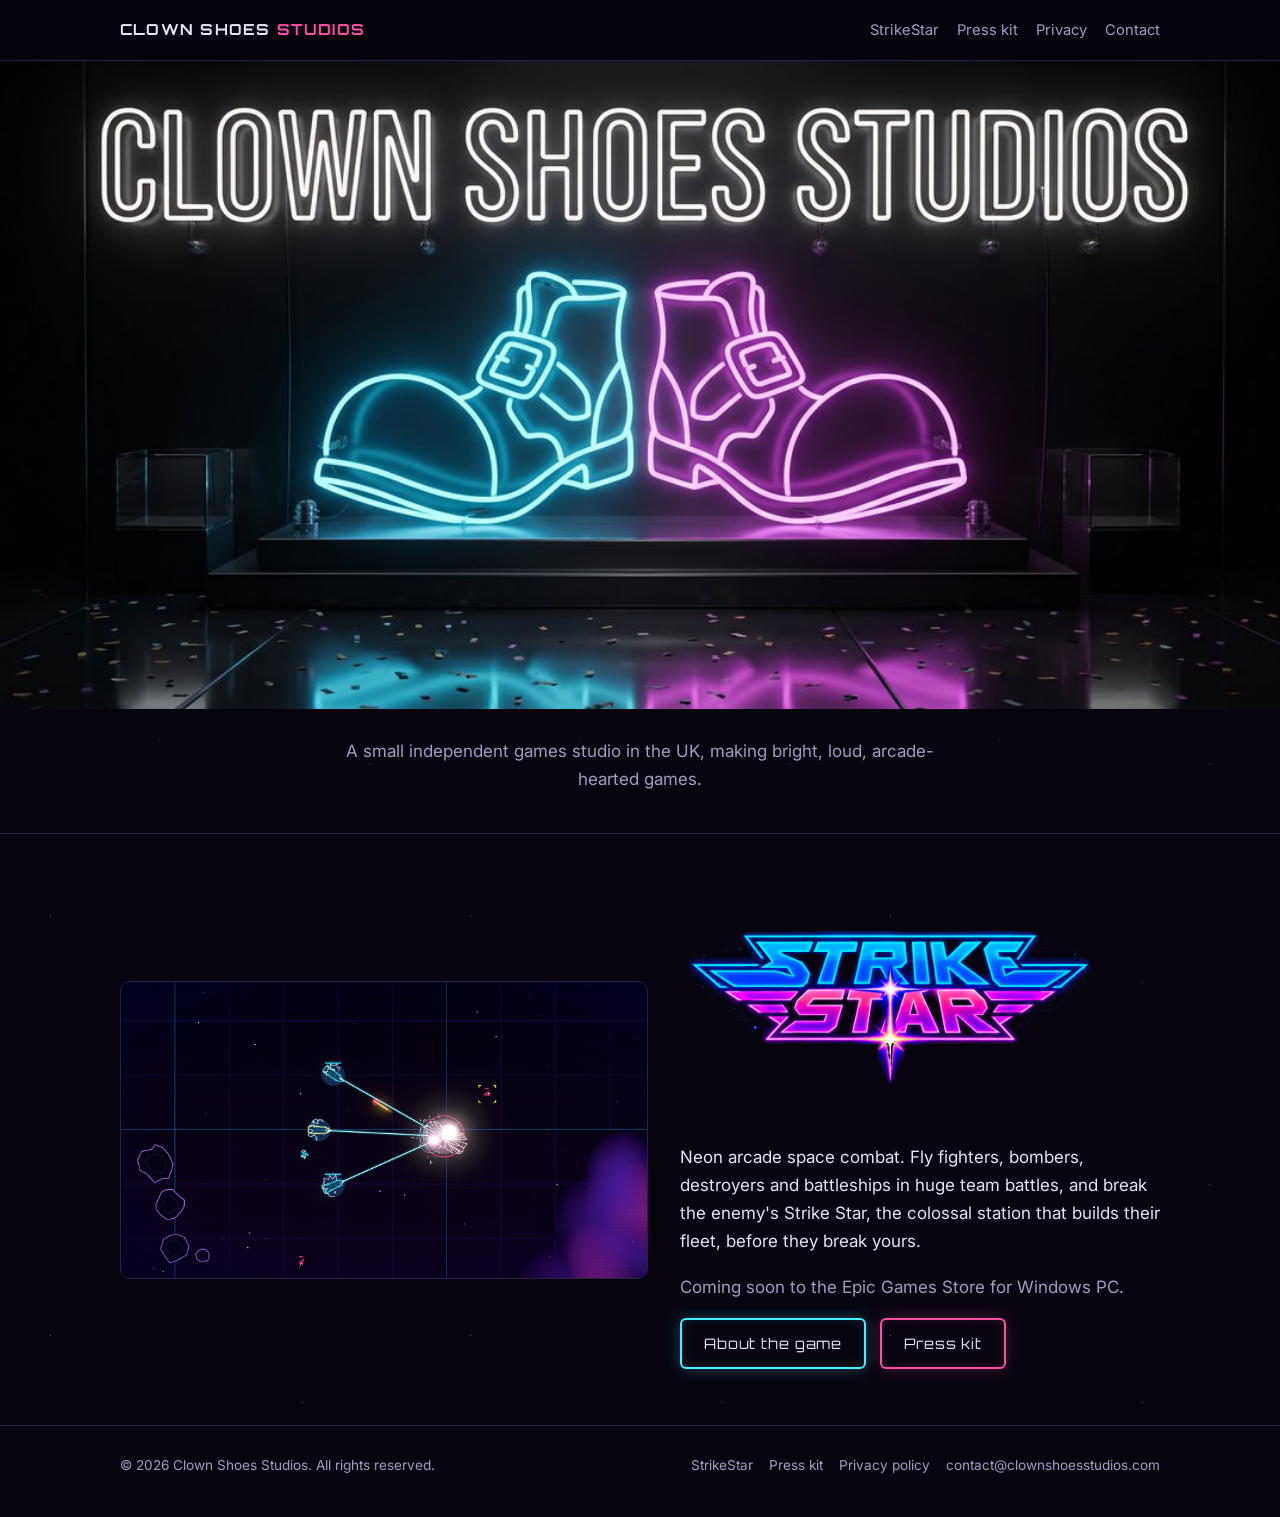
==== index.html @ d9a31a94 "Clown Shoes Studios site: home, StrikeStar, press kit, privacy policy Co-Authored-By: Claude Opus 5." ====
<!doctype html>
<html lang="en-GB">
<head>
<meta charset="utf-8">
<meta name="viewport" content="width=device-width, initial-scale=1">
<title>Clown Shoes Studios</title>
<meta name="description" content="Clown Shoes Studios is a small independent games studio in the UK, making StrikeStar: neon arcade space combat for Windows PC.">
<meta property="og:title" content="Clown Shoes Studios">
<meta property="og:description" content="Independent games studio in the UK. Makers of StrikeStar.">
<meta property="og:image" content="https://clownshoesstudios.com/img/og.jpg">
<meta property="og:url" content="https://clownshoesstudios.com/">
<meta name="twitter:card" content="summary_large_image">
<link rel="icon" href="img/favicon.png">
<link rel="apple-touch-icon" href="img/icon-180.png">
<link rel="preconnect" href="https://fonts.googleapis.com">
<link rel="preconnect" href="https://fonts.gstatic.com" crossorigin>
<link href="https://fonts.googleapis.com/css2?family=Inter:wght@400;600&family=Orbitron:wght@600;700&display=swap" rel="stylesheet">
<link rel="stylesheet" href="style.css">
</head>
<body>
<header class="site-head">
  <div class="wrap">
    <a class="brand" href="./">CLOWN SHOES <span>STUDIOS</span></a>
    <nav class="nav">
      <a href="strikestar">StrikeStar</a>
      <a href="press">Press kit</a>
      <a href="privacy">Privacy</a>
      <a href="mailto:contact@clownshoesstudios.com">Contact</a>
    </nav>
  </div>
</header>

<main>
  <section class="hero">
    <img class="full" src="img/studio.jpg" alt="Clown Shoes Studios: a neon sign of the studio name above two glowing clown shoes, one cyan and one pink">
    <div class="caption">
      <p>A small independent games studio in the UK, making bright, loud, arcade-hearted games.</p>
    </div>
  </section>

  <section>
    <div class="wrap split">
      <a href="strikestar"><img src="img/shots/battleship-down.jpg" alt="StrikeStar gameplay: three destroyers' beams converge on an exploding battleship" style="border-radius:10px;border:1px solid var(--line)"></a>
      <div>
        <img src="img/logo.png" alt="StrikeStar" style="width:min(420px,100%);margin-bottom:12px">
        <p>Neon arcade space combat. Fly fighters, bombers, destroyers and battleships in huge team battles, and break the enemy's Strike Star, the colossal station that builds their fleet, before they break yours.</p>
        <p class="muted">Coming soon to the Epic Games Store for Windows PC.</p>
        <div class="buttons" style="justify-content:flex-start">
          <a class="btn" href="strikestar">About the game</a>
          <a class="btn pink" href="press">Press kit</a>
        </div>
      </div>
    </div>
  </section>
</main>

<footer class="site-foot">
  <div class="wrap">
    <span>&copy; 2026 Clown Shoes Studios. All rights reserved.</span>
    <nav>
      <a href="strikestar">StrikeStar</a>
      <a href="press">Press kit</a>
      <a href="privacy">Privacy policy</a>
      <a href="mailto:contact@clownshoesstudios.com">contact@clownshoesstudios.com</a>
    </nav>
  </div>
</footer>
</body>
</html>
---- style.css ----
:root {
  --bg: #07040f;
  --panel: #110a20;
  --line: #2a1d47;
  --text: #e6e3f2;
  --muted: #a49cc0;
  --cyan: #3ff2ff;
  --pink: #ff4fa0;
  --gold: #ffd84d;
  --max: 1080px;
}

* { box-sizing: border-box; }

html { scroll-behavior: smooth; }

body {
  margin: 0;
  background: var(--bg);
  background-image:
    radial-gradient(1px 1px at 12% 18%, #ffffff55 50%, transparent 51%),
    radial-gradient(1px 1px at 72% 34%, #ffffff44 50%, transparent 51%),
    radial-gradient(1px 1px at 38% 76%, #ffffff33 50%, transparent 51%),
    radial-gradient(1px 1px at 88% 82%, #ffffff44 50%, transparent 51%);
  background-size: 420px 420px;
  color: var(--text);
  font: 17px/1.65 "Inter", system-ui, -apple-system, "Segoe UI", sans-serif;
}

a { color: var(--cyan); text-decoration: none; }
a:hover { text-decoration: underline; }

img { max-width: 100%; display: block; }

h1, h2, h3 {
  font-family: "Orbitron", "Inter", sans-serif;
  letter-spacing: 0.04em;
  line-height: 1.25;
  margin: 0 0 0.6em;
}
h1 { font-size: clamp(1.8rem, 4vw, 2.6rem); }
h2 { font-size: clamp(1.3rem, 3vw, 1.7rem); color: var(--cyan); text-shadow: 0 0 14px #3ff2ff66; }
h3 { font-size: 1.05rem; color: var(--pink); }

.wrap { max-width: var(--max); margin: 0 auto; padding: 0 20px; }

/* header */
.site-head {
  position: sticky; top: 0; z-index: 10;
  background: #07040fe6;
  backdrop-filter: blur(6px);
  border-bottom: 1px solid var(--line);
}
.site-head .wrap { display: flex; align-items: center; justify-content: space-between; gap: 16px; min-height: 60px; flex-wrap: wrap; }
.brand { font-family: "Orbitron", sans-serif; font-weight: 700; color: var(--text); letter-spacing: 0.08em; font-size: 0.95rem; }
.brand span { color: var(--pink); }
.nav { display: flex; gap: 18px; flex-wrap: wrap; font-size: 0.92rem; }
.nav a { color: var(--muted); }
.nav a:hover, .nav a[aria-current="page"] { color: var(--cyan); text-decoration: none; }

/* sections */
section { padding: 56px 0; }
section + section { border-top: 1px solid var(--line); }

.hero { padding: 0; position: relative; }
.hero img.full { width: 100%; max-height: 72vh; object-fit: cover; }
.hero .caption { text-align: center; padding: 28px 20px 40px; }
.hero .caption p { color: var(--muted); max-width: 640px; margin: 0 auto; }

.game-hero {
  background: linear-gradient(#07040f99, #07040f), url("img/hero-bg.jpg") center/cover no-repeat;
  padding: 64px 0 56px;
  text-align: center;
}
.game-hero img.logo { width: min(640px, 92%); margin: 0 auto 20px; }
.game-hero p.lead { max-width: 720px; margin: 0 auto 28px; font-size: 1.12rem; }

.btn {
  display: inline-block;
  padding: 12px 22px;
  border: 2px solid var(--cyan);
  border-radius: 6px;
  color: var(--text);
  font-family: "Orbitron", sans-serif;
  font-size: 0.9rem;
  letter-spacing: 0.06em;
  box-shadow: 0 0 16px #3ff2ff44, inset 0 0 12px #3ff2ff22;
}
.btn:hover { background: #3ff2ff22; text-decoration: none; }
.btn.pink { border-color: var(--pink); box-shadow: 0 0 16px #ff4fa044, inset 0 0 12px #ff4fa022; }
.btn.pink:hover { background: #ff4fa022; }
.btn small { display: block; font-family: "Inter", sans-serif; font-size: 0.72rem; color: var(--muted); letter-spacing: 0; }
.buttons { display: flex; gap: 14px; justify-content: center; flex-wrap: wrap; }

.card {
  background: var(--panel);
  border: 1px solid var(--line);
  border-radius: 10px;
  padding: 24px;
}

.split { display: grid; grid-template-columns: 1.1fr 1fr; gap: 32px; align-items: center; }
@media (max-width: 760px) { .split { grid-template-columns: 1fr; } }

.grid3 { display: grid; grid-template-columns: repeat(3, 1fr); gap: 18px; }
@media (max-width: 860px) { .grid3 { grid-template-columns: 1fr 1fr; } }
@media (max-width: 560px) { .grid3 { grid-template-columns: 1fr; } }

.shots { display: grid; grid-template-columns: repeat(auto-fill, minmax(300px, 1fr)); gap: 14px; }
.shots a { border: 1px solid var(--line); border-radius: 8px; overflow: hidden; }
.shots a:hover { border-color: var(--cyan); }
.shots figcaption { font-size: 0.85rem; color: var(--muted); padding: 8px 10px; background: var(--panel); }
figure { margin: 0; }

ul.ticks { list-style: none; padding: 0; margin: 0; }
ul.ticks li { padding-left: 1.4em; position: relative; margin: 0.35em 0; }
ul.ticks li::before { content: "\25B8"; position: absolute; left: 0; color: var(--pink); }

table { width: 100%; border-collapse: collapse; font-size: 0.95rem; }
th, td { text-align: left; padding: 10px 12px; border-bottom: 1px solid var(--line); vertical-align: top; }
th { color: var(--gold); font-weight: 600; width: 34%; }
.table-scroll { overflow-x: auto; }

.prose { max-width: 760px; }
.prose h2 { margin-top: 1.6em; }
.muted { color: var(--muted); }

.downloads { display: grid; grid-template-columns: repeat(auto-fill, minmax(220px, 1fr)); gap: 14px; }
.downloads a { display: block; background: var(--panel); border: 1px solid var(--line); border-radius: 8px; padding: 10px; color: var(--text); font-size: 0.9rem; }
.downloads a:hover { border-color: var(--cyan); text-decoration: none; }
.downloads img { aspect-ratio: 16 / 9; object-fit: contain; background: #000; border-radius: 4px; margin-bottom: 8px; }

/* footer */
.site-foot { border-top: 1px solid var(--line); padding: 28px 0 40px; font-size: 0.85rem; color: var(--muted); }
.site-foot .wrap { display: flex; justify-content: space-between; gap: 16px; flex-wrap: wrap; }
.site-foot nav { display: flex; gap: 16px; flex-wrap: wrap; }
.site-foot a { color: var(--muted); }
.site-foot a:hover { color: var(--cyan); }

/* keep grid columns and tables inside narrow screens */
.split > *, .grid3 > * { min-width: 0; }
td { overflow-wrap: anywhere; }
@media (max-width: 560px) {
  table { table-layout: fixed; }
  th, td { padding: 8px; }
}
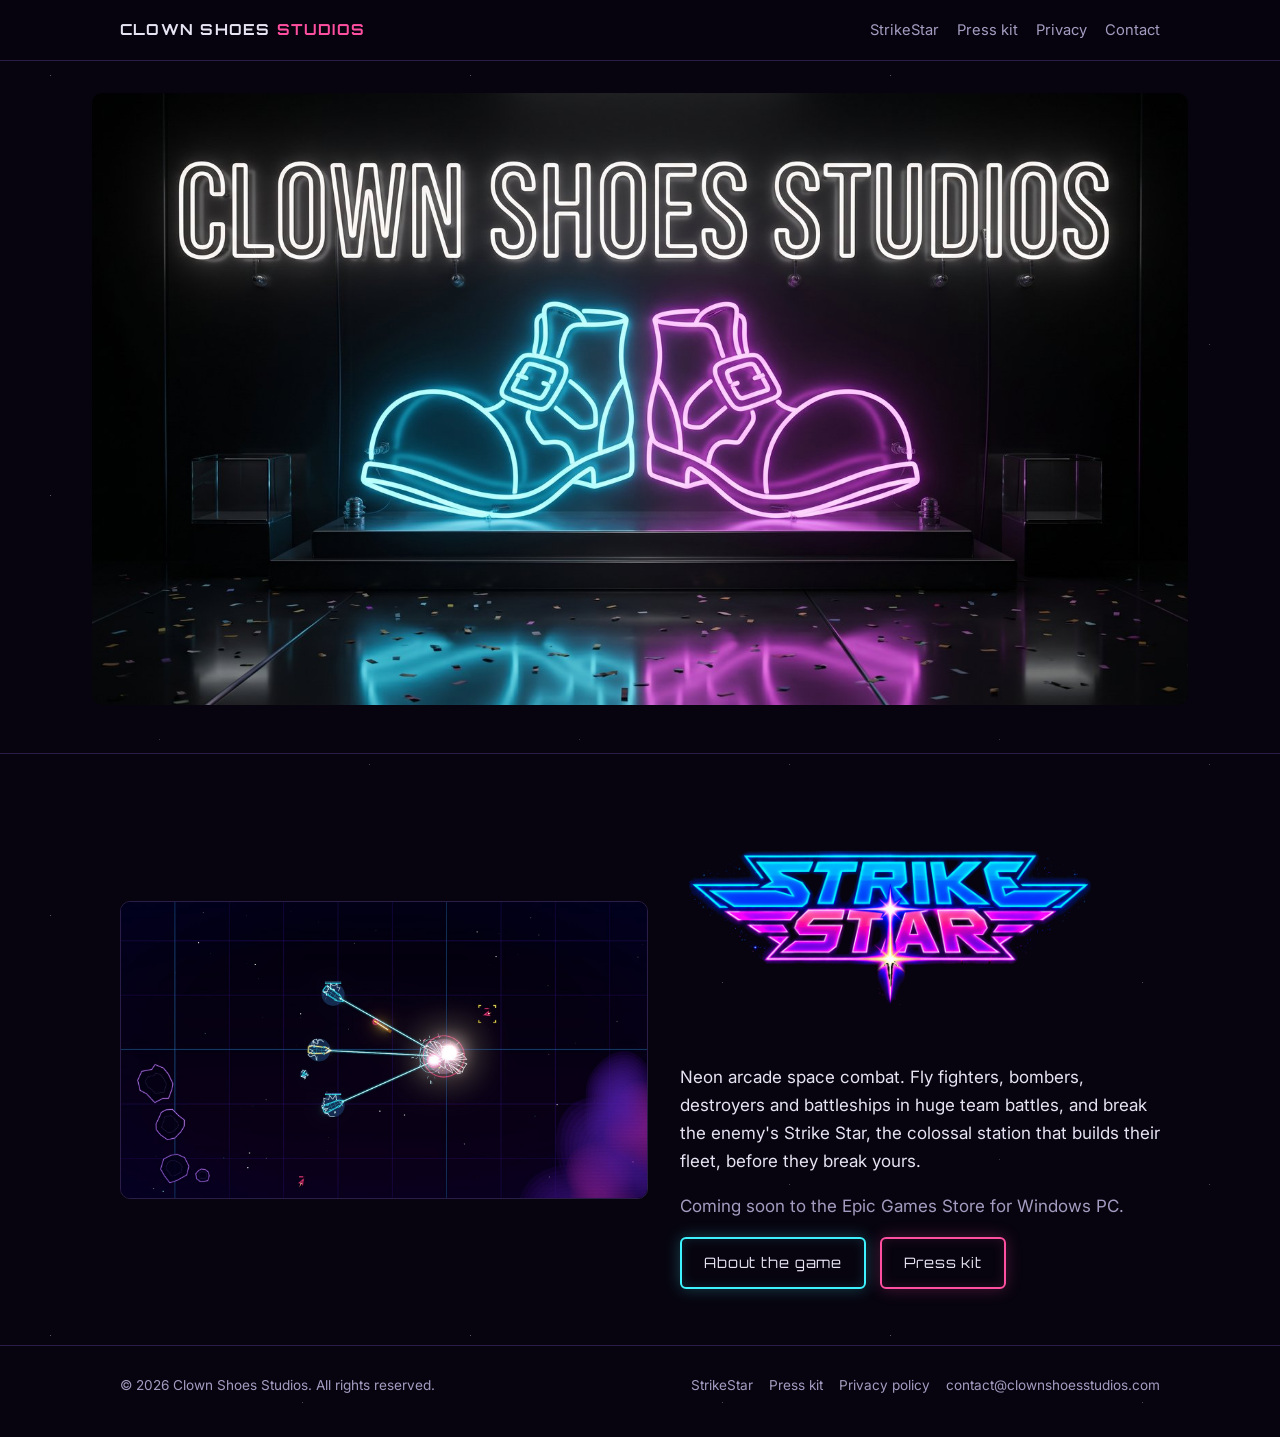
==== commit 76d8ad95: "Home: show the whole studio sign at a sensible size; drop the tagline Co-Authored-By: Claude Opus 5." ====
--- a/index.html
+++ b/index.html
@@ -33,9 +33,6 @@
 <main>
   <section class="hero">
     <img class="full" src="img/studio.jpg" alt="Clown Shoes Studios: a neon sign of the studio name above two glowing clown shoes, one cyan and one pink">
-    <div class="caption">
-      <p>A small independent games studio in the UK, making bright, loud, arcade-hearted games.</p>
-    </div>
   </section>
 
   <section>
--- a/style.css
+++ b/style.css
@@ -62,10 +62,9 @@
 section { padding: 56px 0; }
 section + section { border-top: 1px solid var(--line); }
 
-.hero { padding: 0; position: relative; }
-.hero img.full { width: 100%; max-height: 72vh; object-fit: cover; }
-.hero .caption { text-align: center; padding: 28px 20px 40px; }
-.hero .caption p { color: var(--muted); max-width: 640px; margin: 0 auto; }
+.hero { padding: 32px 20px 48px; }
+/* show the whole studio sign, never cropped: as wide as fits, capped so it never dominates a big screen */
+.hero img.full { width: auto; max-width: min(1100px, 100%); max-height: 68vh; margin: 0 auto; border-radius: 10px; }
 
 .game-hero {
   background: linear-gradient(#07040f99, #07040f), url("img/hero-bg.jpg") center/cover no-repeat;
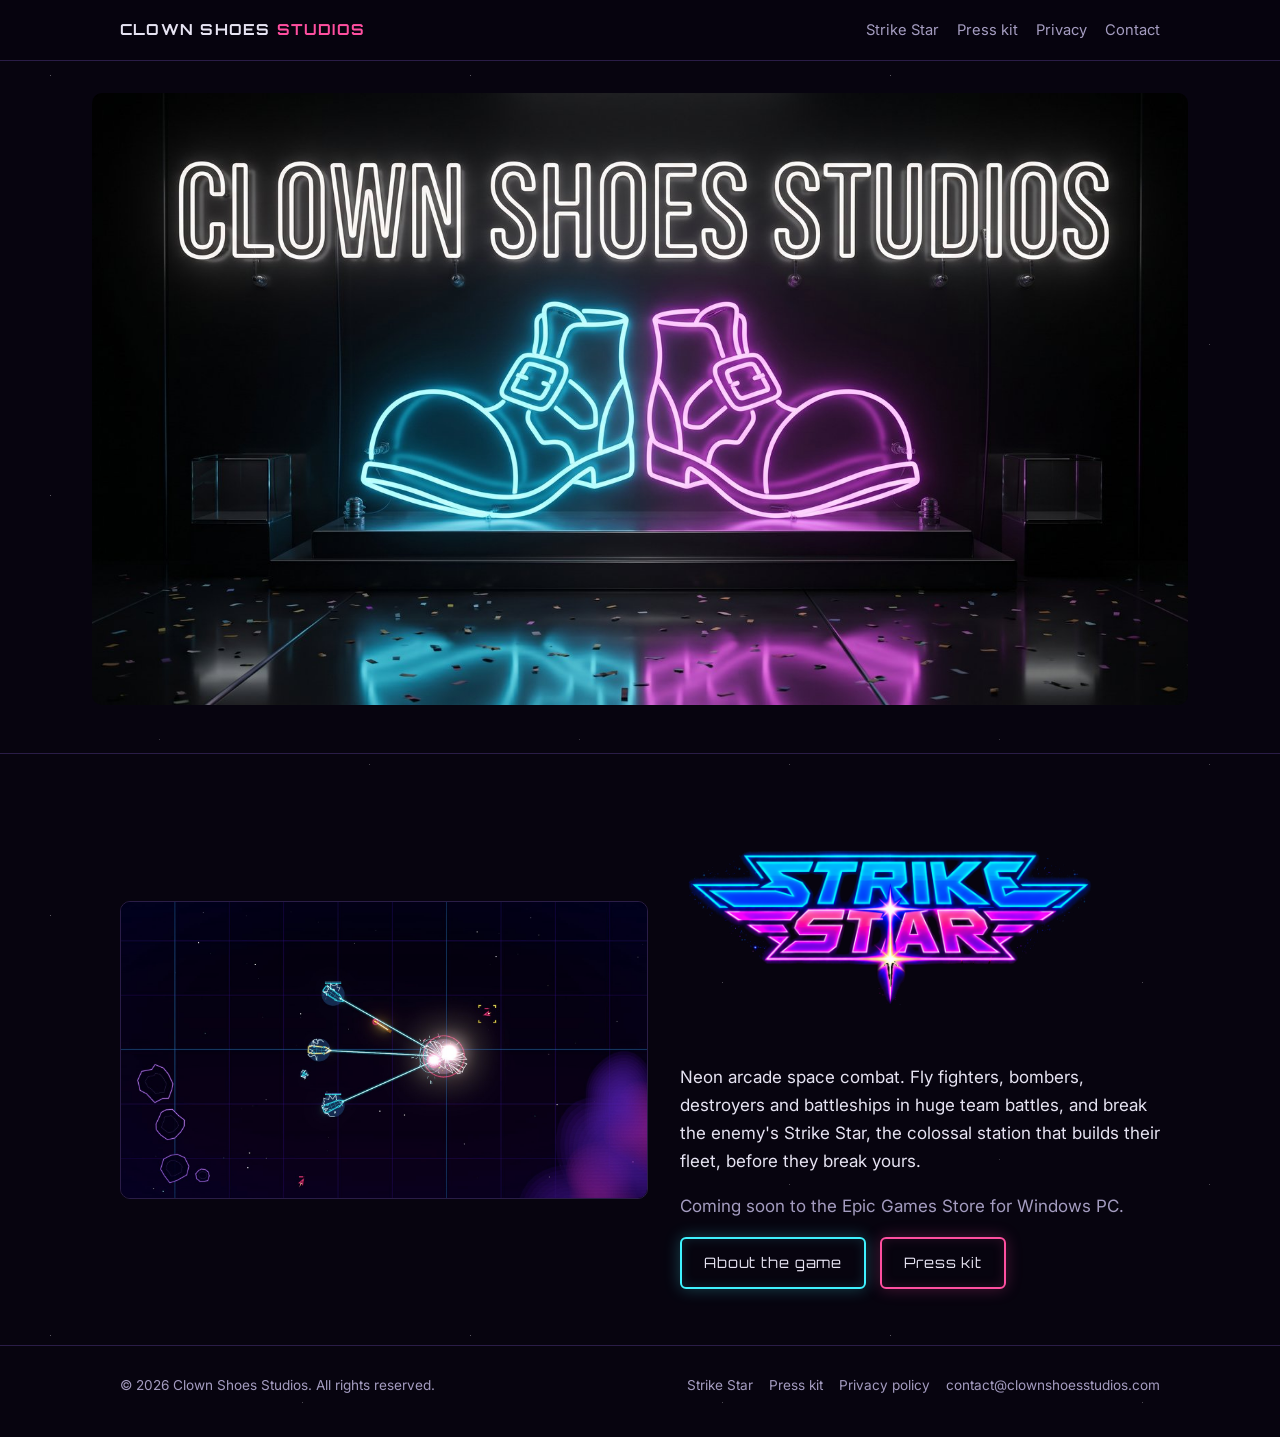
==== commit 522badf6: "Site text: the game's name is 'Strike Star' Co-Authored-By: Claude Opus 5.5 <noreply@anthropic.com>" ====
--- a/index.html
+++ b/index.html
@@ -4,9 +4,9 @@
 <meta charset="utf-8">
 <meta name="viewport" content="width=device-width, initial-scale=1">
 <title>Clown Shoes Studios</title>
-<meta name="description" content="Clown Shoes Studios is a small independent games studio in the UK, making StrikeStar: neon arcade space combat for Windows PC.">
+<meta name="description" content="Clown Shoes Studios is a small independent games studio in the UK, making Strike Star: neon arcade space combat for Windows PC.">
 <meta property="og:title" content="Clown Shoes Studios">
-<meta property="og:description" content="Independent games studio in the UK. Makers of StrikeStar.">
+<meta property="og:description" content="Independent games studio in the UK. Makers of Strike Star.">
 <meta property="og:image" content="https://clownshoesstudios.com/img/og.jpg">
 <meta property="og:url" content="https://clownshoesstudios.com/">
 <meta name="twitter:card" content="summary_large_image">
@@ -22,7 +22,7 @@
   <div class="wrap">
     <a class="brand" href="./">CLOWN SHOES <span>STUDIOS</span></a>
     <nav class="nav">
-      <a href="strikestar">StrikeStar</a>
+      <a href="strikestar">Strike Star</a>
       <a href="press">Press kit</a>
       <a href="privacy">Privacy</a>
       <a href="mailto:contact@clownshoesstudios.com">Contact</a>
@@ -37,9 +37,9 @@
 
   <section>
     <div class="wrap split">
-      <a href="strikestar"><img src="img/shots/battleship-down.jpg" alt="StrikeStar gameplay: three destroyers' beams converge on an exploding battleship" style="border-radius:10px;border:1px solid var(--line)"></a>
+      <a href="strikestar"><img src="img/shots/battleship-down.jpg" alt="Strike Star gameplay: three destroyers' beams converge on an exploding battleship" style="border-radius:10px;border:1px solid var(--line)"></a>
       <div>
-        <img src="img/logo.png" alt="StrikeStar" style="width:min(420px,100%);margin-bottom:12px">
+        <img src="img/logo.png" alt="Strike Star" style="width:min(420px,100%);margin-bottom:12px">
         <p>Neon arcade space combat. Fly fighters, bombers, destroyers and battleships in huge team battles, and break the enemy's Strike Star, the colossal station that builds their fleet, before they break yours.</p>
         <p class="muted">Coming soon to the Epic Games Store for Windows PC.</p>
         <div class="buttons" style="justify-content:flex-start">
@@ -55,7 +55,7 @@
   <div class="wrap">
     <span>&copy; 2026 Clown Shoes Studios. All rights reserved.</span>
     <nav>
-      <a href="strikestar">StrikeStar</a>
+      <a href="strikestar">Strike Star</a>
       <a href="press">Press kit</a>
       <a href="privacy">Privacy policy</a>
       <a href="mailto:contact@clownshoesstudios.com">contact@clownshoesstudios.com</a>
--- a/style.css
+++ b/style.css
@@ -105,10 +105,10 @@
 @media (max-width: 860px) { .grid3 { grid-template-columns: 1fr 1fr; } }
 @media (max-width: 560px) { .grid3 { grid-template-columns: 1fr; } }
 
-.shots { display: grid; grid-template-columns: repeat(auto-fill, minmax(300px, 1fr)); gap: 14px; }
+.shots { display: grid; grid-template-columns: 1fr 1fr; gap: 14px; }
+@media (max-width: 640px) { .shots { grid-template-columns: 1fr; } }
 .shots a { border: 1px solid var(--line); border-radius: 8px; overflow: hidden; }
 .shots a:hover { border-color: var(--cyan); }
-.shots figcaption { font-size: 0.85rem; color: var(--muted); padding: 8px 10px; background: var(--panel); }
 figure { margin: 0; }
 
 ul.ticks { list-style: none; padding: 0; margin: 0; }
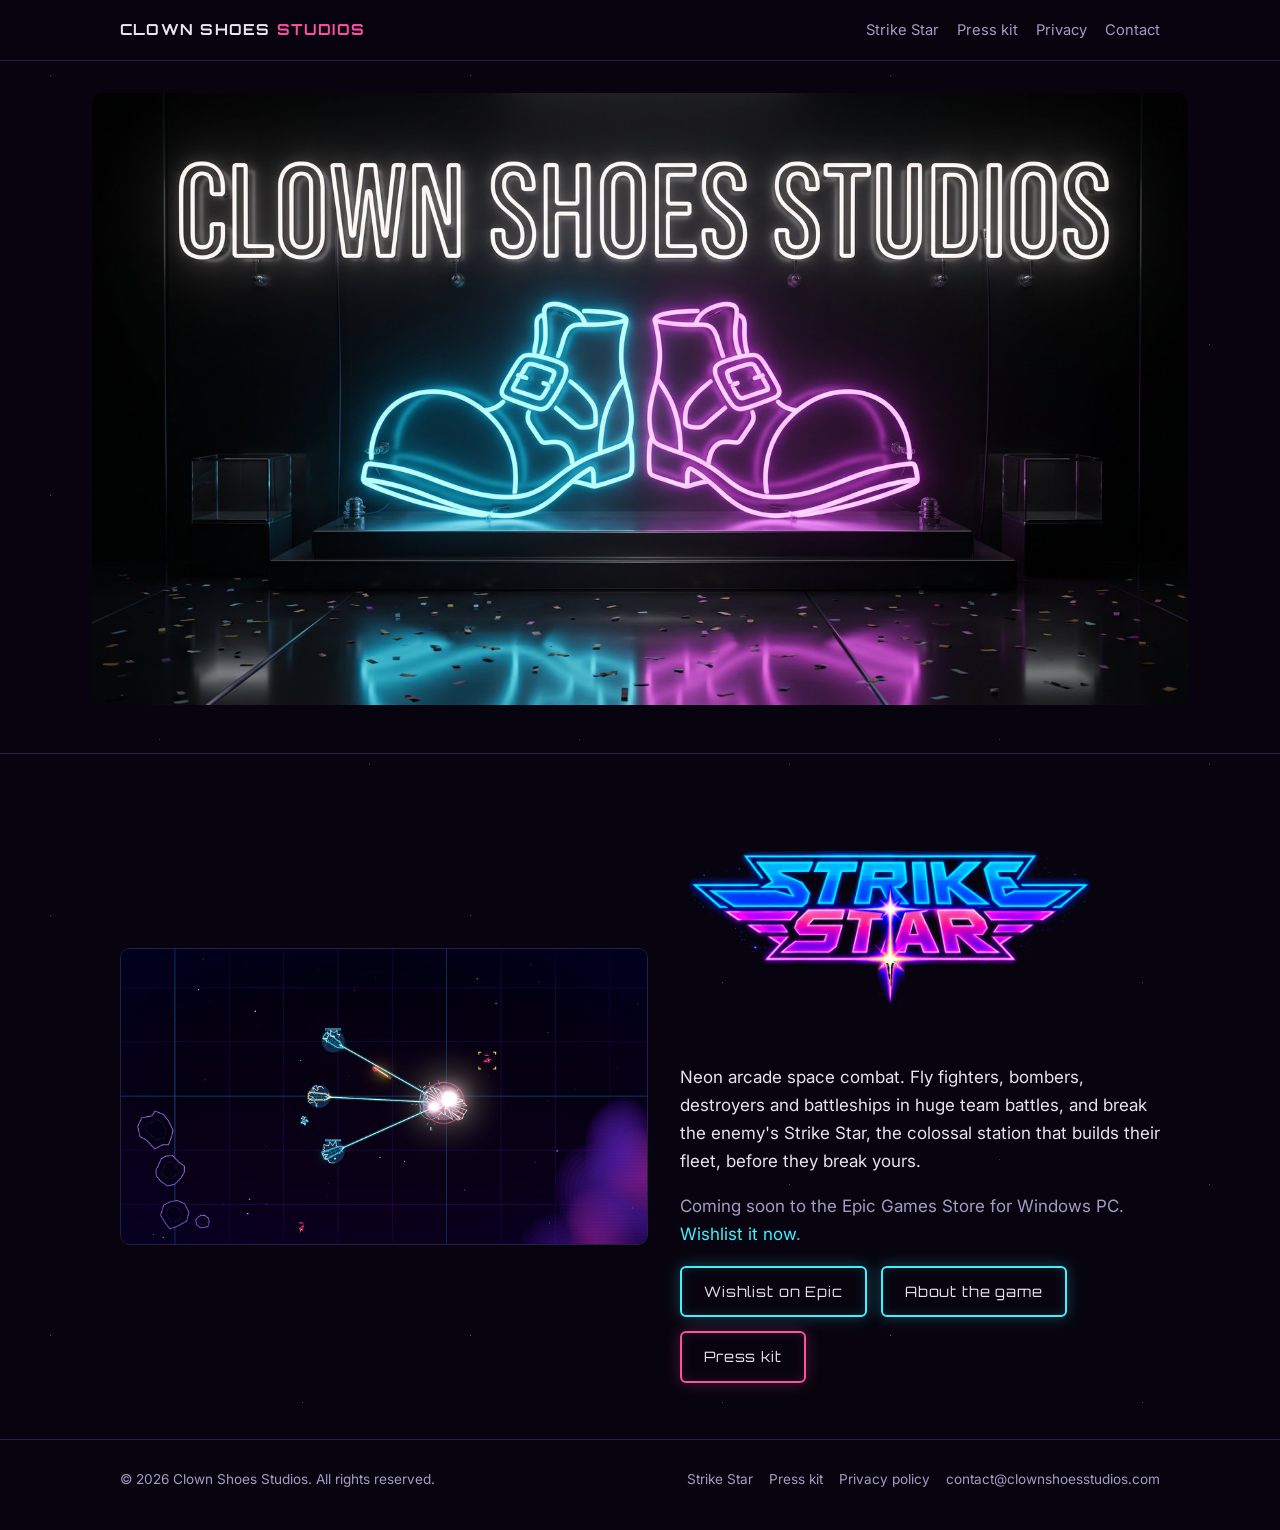
==== commit 033fbcbd: "Link the live Epic Games Store page: wishlist buttons on home and Strike Star pages, store link in p" ====
--- a/index.html
+++ b/index.html
@@ -41,8 +41,9 @@
       <div>
         <img src="img/logo.png" alt="Strike Star" style="width:min(420px,100%);margin-bottom:12px">
         <p>Neon arcade space combat. Fly fighters, bombers, destroyers and battleships in huge team battles, and break the enemy's Strike Star, the colossal station that builds their fleet, before they break yours.</p>
-        <p class="muted">Coming soon to the Epic Games Store for Windows PC.</p>
+        <p class="muted">Coming soon to the Epic Games Store for Windows PC. <a href="https://store.epicgames.com/p/strike-star-520fc2">Wishlist it now</a>.</p>
         <div class="buttons" style="justify-content:flex-start">
+          <a class="btn" href="https://store.epicgames.com/p/strike-star-520fc2">Wishlist on Epic</a>
           <a class="btn" href="strikestar">About the game</a>
           <a class="btn pink" href="press">Press kit</a>
         </div>
--- a/style.css
+++ b/style.css
@@ -143,3 +143,12 @@
   table { table-layout: fixed; }
   th, td { padding: 8px; }
 }
+
+/* responsive 16:9 video embed */
+.video { position: relative; aspect-ratio: 16 / 9; border: 1px solid var(--line); border-radius: 10px; overflow: hidden; background: #000; box-shadow: 0 0 24px #3ff2ff22; }
+.video iframe { position: absolute; inset: 0; width: 100%; height: 100%; border: 0; }
+
+/* system requirements: narrow label column, header words never wrap */
+table.reqs th { width: 22%; }
+table.reqs tr:first-child td { white-space: nowrap; }
+@media (max-width: 560px) { table.reqs { table-layout: auto; } table.reqs th { width: auto; } }
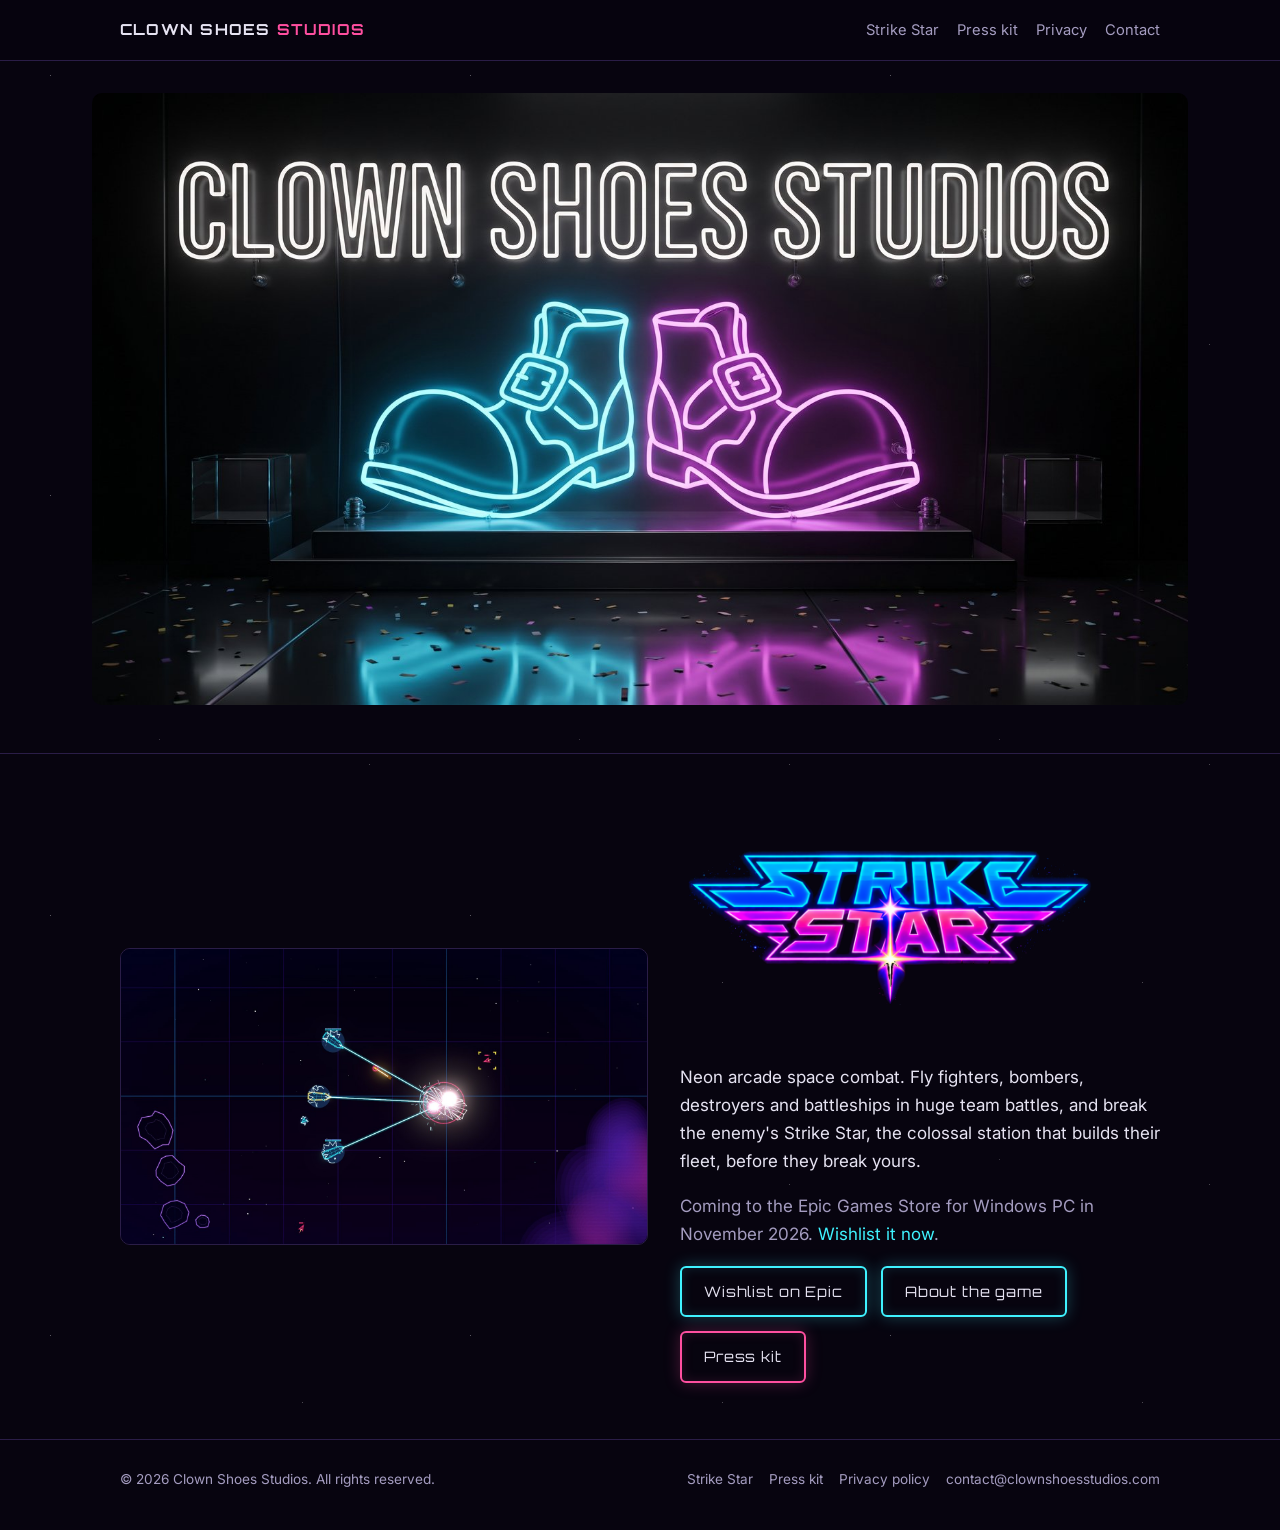
==== commit 94b00cce: "Release date (November 2026) and price (US$0.99) on the site Co-Authored-By: Claude Opus 5.5 <norepl" ====
--- a/index.html
+++ b/index.html
@@ -41,7 +41,7 @@
       <div>
         <img src="img/logo.png" alt="Strike Star" style="width:min(420px,100%);margin-bottom:12px">
         <p>Neon arcade space combat. Fly fighters, bombers, destroyers and battleships in huge team battles, and break the enemy's Strike Star, the colossal station that builds their fleet, before they break yours.</p>
-        <p class="muted">Coming soon to the Epic Games Store for Windows PC. <a href="https://store.epicgames.com/p/strike-star-520fc2">Wishlist it now</a>.</p>
+        <p class="muted">Coming to the Epic Games Store for Windows PC in November 2026. <a href="https://store.epicgames.com/p/strike-star-520fc2">Wishlist it now</a>.</p>
         <div class="buttons" style="justify-content:flex-start">
           <a class="btn" href="https://store.epicgames.com/p/strike-star-520fc2">Wishlist on Epic</a>
           <a class="btn" href="strikestar">About the game</a>
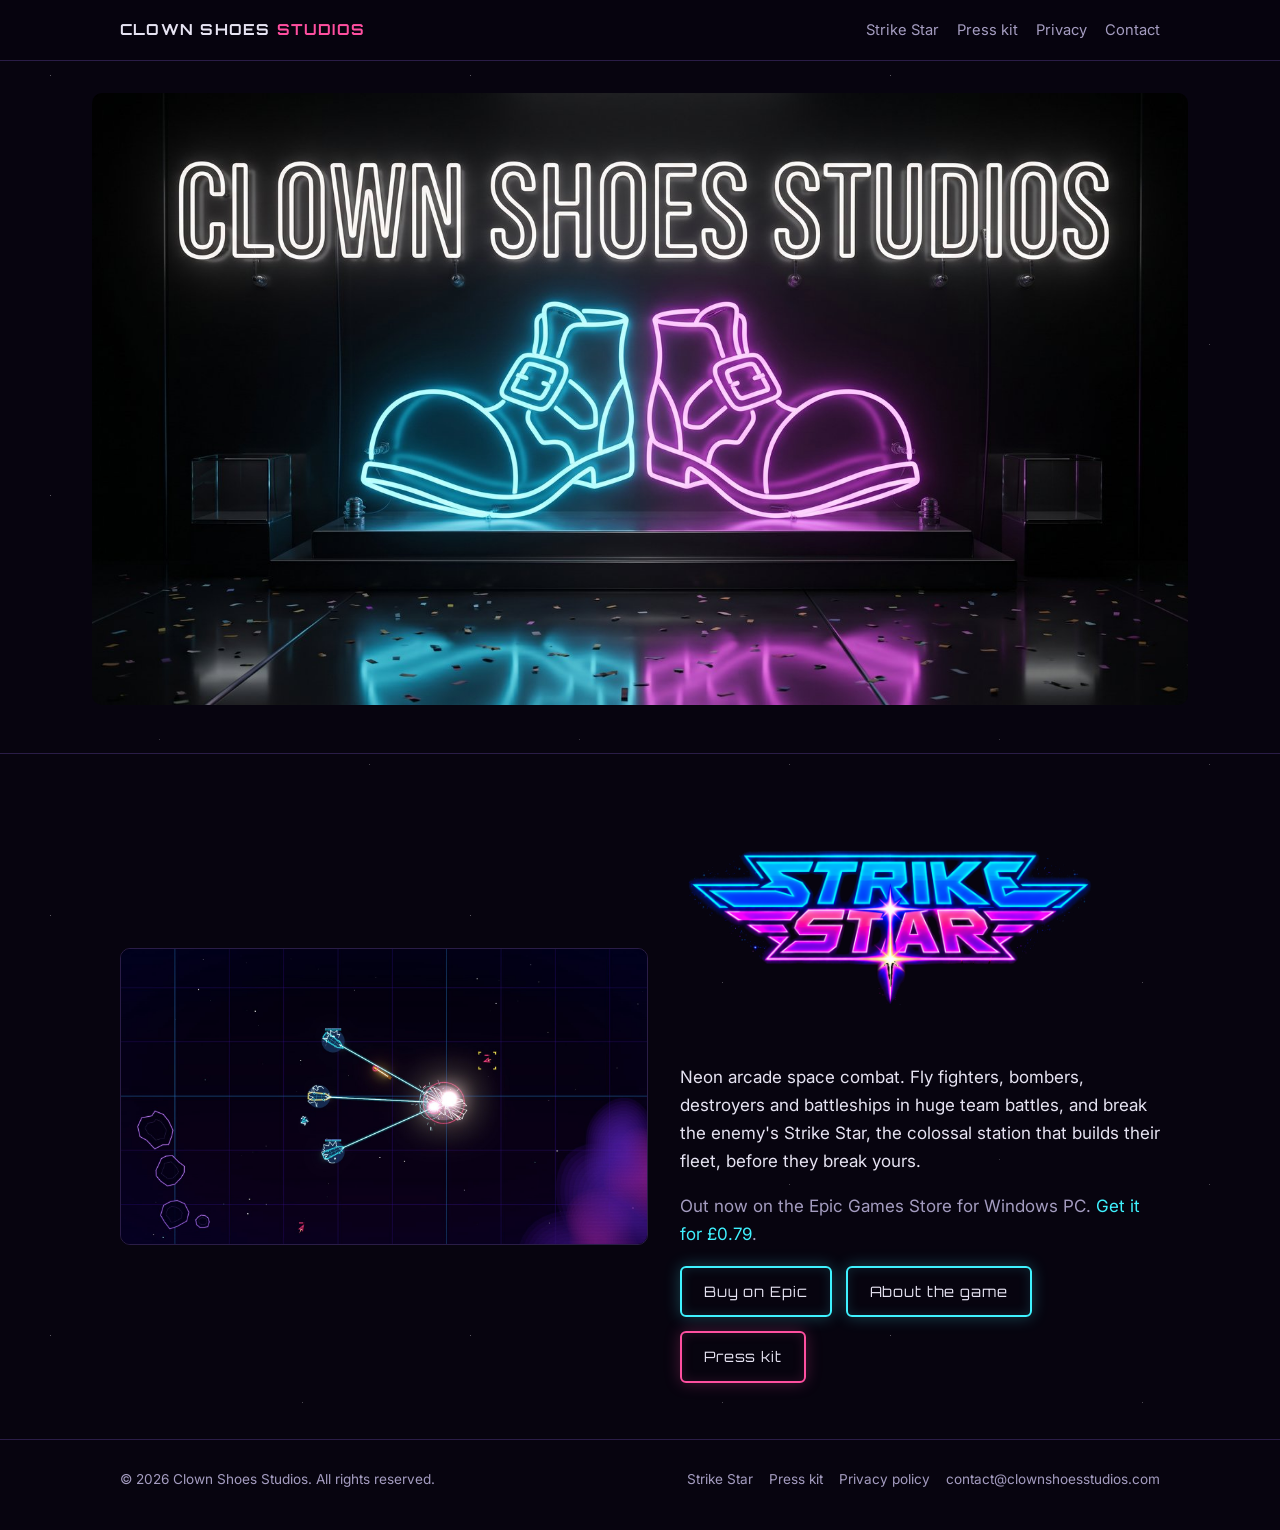
==== commit 8dcf63c8: "Launch: Strike Star is out now - Buy buttons replace Wishlist, release date 3 November 2026 Co-Autho" ====
--- a/index.html
+++ b/index.html
@@ -41,9 +41,9 @@
       <div>
         <img src="img/logo.png" alt="Strike Star" style="width:min(420px,100%);margin-bottom:12px">
         <p>Neon arcade space combat. Fly fighters, bombers, destroyers and battleships in huge team battles, and break the enemy's Strike Star, the colossal station that builds their fleet, before they break yours.</p>
-        <p class="muted">Coming to the Epic Games Store for Windows PC in November 2026. <a href="https://store.epicgames.com/p/strike-star-520fc2">Wishlist it now</a>.</p>
+        <p class="muted">Out now on the Epic Games Store for Windows PC. <a href="https://store.epicgames.com/p/strike-star-520fc2">Get it for £0.79</a>.</p>
         <div class="buttons" style="justify-content:flex-start">
-          <a class="btn" href="https://store.epicgames.com/p/strike-star-520fc2">Wishlist on Epic</a>
+          <a class="btn" href="https://store.epicgames.com/p/strike-star-520fc2">Buy on Epic</a>
           <a class="btn" href="strikestar">About the game</a>
           <a class="btn pink" href="press">Press kit</a>
         </div>
